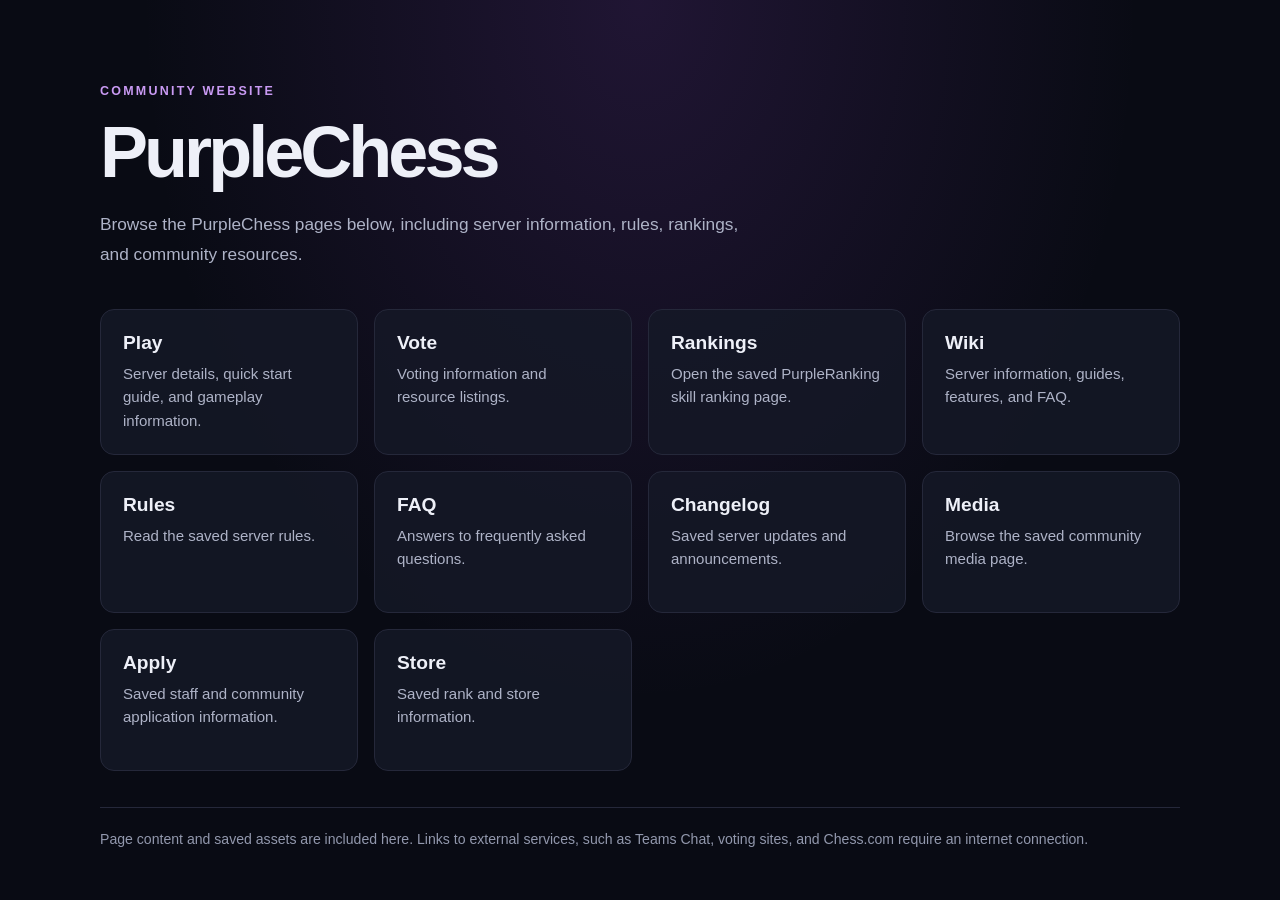
==== index.html @ 07b995a2 "Add files via upload" ====
<!doctype html>
<html lang="en">
<head>
  <meta charset="utf-8">
  <meta name="viewport" content="width=device-width, initial-scale=1">
  <meta name="theme-color" content="#090b14">
  <title>PurpleChess</title>
  <style>
    :root {
      color-scheme: dark;
      font-family: Inter, "Segoe UI", Arial, sans-serif;
      background: #090b14;
      color: #eef0f8;
    }

    * { box-sizing: border-box; }

    body {
      min-height: 100vh;
      margin: 0;
      background:
        radial-gradient(ellipse at 50% 0, rgba(125, 62, 178, .2), transparent 55%),
        #090b14;
    }

    main {
      width: min(1080px, calc(100% - 40px));
      margin: 0 auto;
      padding: 72px 0 48px;
    }

    .eyebrow {
      color: #c99af3;
      font-size: .78rem;
      font-weight: 700;
      letter-spacing: .18em;
      text-transform: uppercase;
    }

    h1 {
      margin: 12px 0 10px;
      font-size: clamp(2.4rem, 7vw, 4.5rem);
      letter-spacing: -.055em;
    }

    .intro {
      max-width: 650px;
      color: #aeb3c7;
      font-size: 1.08rem;
      line-height: 1.7;
    }

    .page-grid {
      display: grid;
      grid-template-columns: repeat(auto-fit, minmax(230px, 1fr));
      gap: 16px;
      margin-top: 40px;
    }

    .page-card {
      display: block;
      min-height: 142px;
      padding: 22px;
      border: 1px solid #25283a;
      border-radius: 14px;
      background: rgba(21, 24, 39, .84);
      color: inherit;
      text-decoration: none;
      transition: border-color .2s ease, transform .2s ease, background .2s ease;
    }

    .page-card:hover,
    .page-card:focus-visible {
      transform: translateY(-3px);
      border-color: #9c67d0;
      background: #1b1e31;
      outline: none;
    }

    .page-card h2 {
      margin: 0 0 8px;
      font-size: 1.2rem;
    }

    .page-card p {
      margin: 0;
      color: #aeb3c7;
      font-size: .94rem;
      line-height: 1.55;
    }

    footer {
      margin-top: 36px;
      padding-top: 20px;
      border-top: 1px solid #25283a;
      color: #9298ad;
      font-size: .88rem;
      line-height: 1.6;
    }

    @media (max-width: 600px) {
      main { padding-top: 48px; }
      .page-grid { grid-template-columns: 1fr; }
    }
  </style>
</head>
<body>
  <main>
    <p class="eyebrow">Community website</p>
    <h1>PurpleChess</h1>
    <p class="intro">Browse the PurpleChess pages below, including server information, rules, rankings, and community resources.</p>

    <nav class="page-grid" aria-label="PurpleChess pages">
      <a class="page-card" href="./PurpleChess%20-%20Play.html">
        <h2>Play</h2>
        <p>Server details, quick start guide, and gameplay information.</p>
      </a>
      <a class="page-card" href="./PurpleChess%20-%20Vote.html">
        <h2>Vote</h2>
        <p>Voting information and resource listings.</p>
      </a>
      <a class="page-card" href="./PurpleChess%20-%20Combat%20Ranking%20System.html">
        <h2>Rankings</h2>
        <p>Open the saved PurpleRanking skill ranking page.</p>
      </a>
      <a class="page-card" href="./PurpleChess%20-%20Wiki.html">
        <h2>Wiki</h2>
        <p>Server information, guides, features, and FAQ.</p>
      </a>
      <a class="page-card" href="./PurpleChess%20-%20Rules.html">
        <h2>Rules</h2>
        <p>Read the saved server rules.</p>
      </a>
      <a class="page-card" href="./PurpleChess%20-%20FAQ.html">
        <h2>FAQ</h2>
        <p>Answers to frequently asked questions.</p>
      </a>
      <a class="page-card" href="./PurpleChess%20-%20Changelog.html">
        <h2>Changelog</h2>
        <p>Saved server updates and announcements.</p>
      </a>
      <a class="page-card" href="./PurpleChess%20-%20Media.html">
        <h2>Media</h2>
        <p>Browse the saved community media page.</p>
      </a>
      <a class="page-card" href="./PurpleChess%20-%20Apply.html">
        <h2>Apply</h2>
        <p>Saved staff and community application information.</p>
      </a>
      <a class="page-card" href="./PurpleChess%20-%20Store.html">
        <h2>Store</h2>
        <p>Saved rank and store information.</p>
      </a>
    </nav>

    <footer>
      Page content and saved assets are included here. Links to external services, such as Teams Chat, voting sites, and Chess.com require an internet connection.
    </footer>
  </main>
</body>
</html>
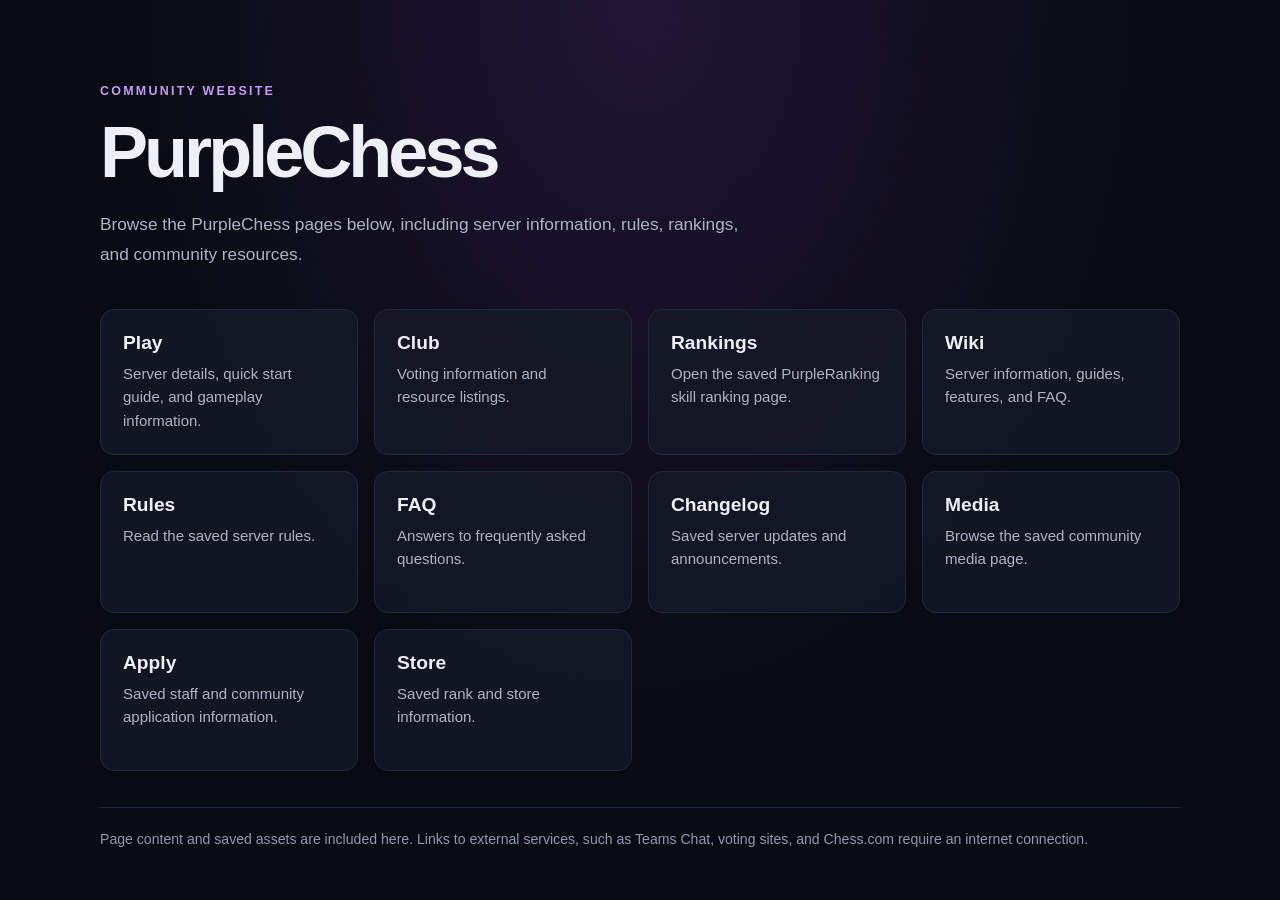
==== commit 8bad3a4b: "Rename 'Vote' section to 'Club' in index.html" ====
--- a/index.html
+++ b/index.html
@@ -116,7 +116,7 @@
         <p>Server details, quick start guide, and gameplay information.</p>
       </a>
       <a class="page-card" href="./PurpleChess%20-%20Vote.html">
-        <h2>Vote</h2>
+        <h2>Club</h2>
         <p>Voting information and resource listings.</p>
       </a>
       <a class="page-card" href="./PurpleChess%20-%20Combat%20Ranking%20System.html">
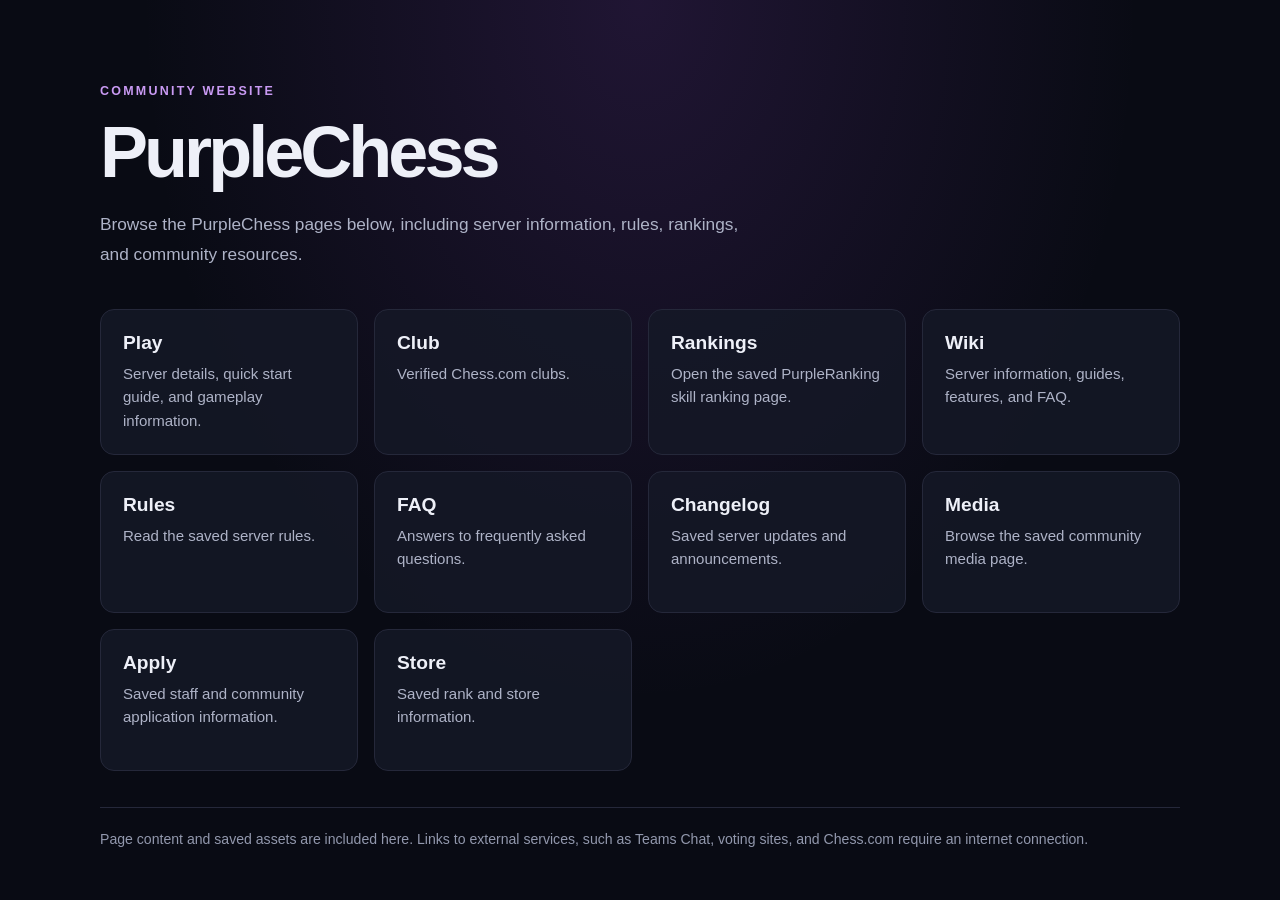
==== commit d2050434: "Update voting information description in index.html" ====
--- a/index.html
+++ b/index.html
@@ -117,7 +117,7 @@
       </a>
       <a class="page-card" href="./PurpleChess%20-%20Vote.html">
         <h2>Club</h2>
-        <p>Voting information and resource listings.</p>
+        <p>Verified Chess.com clubs.</p>
       </a>
       <a class="page-card" href="./PurpleChess%20-%20Combat%20Ranking%20System.html">
         <h2>Rankings</h2>
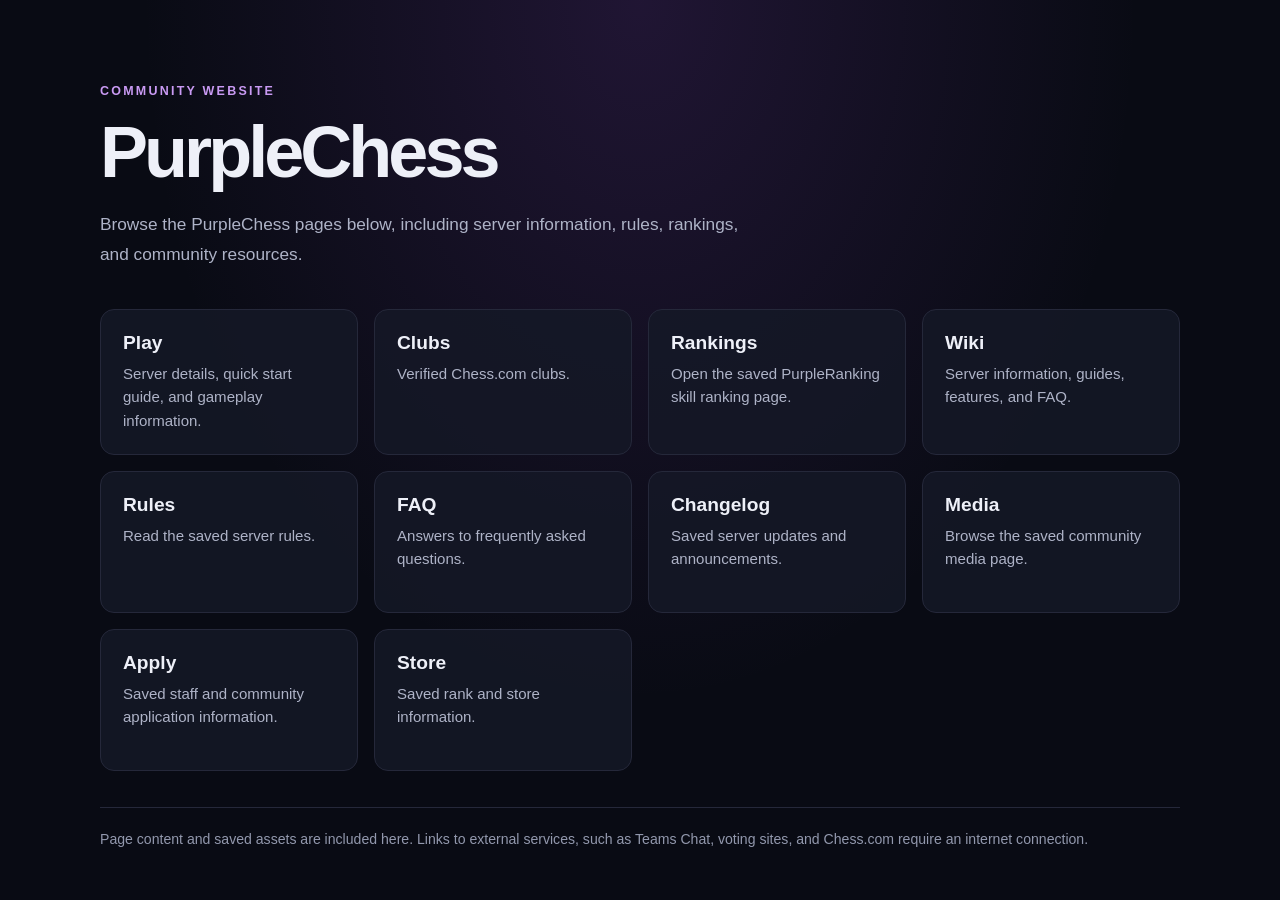
==== commit 15a046aa: "Correct 'Club' to 'Clubs' in index.html" ====
--- a/index.html
+++ b/index.html
@@ -116,7 +116,7 @@
         <p>Server details, quick start guide, and gameplay information.</p>
       </a>
       <a class="page-card" href="./PurpleChess%20-%20Vote.html">
-        <h2>Club</h2>
+        <h2>Clubs</h2>
         <p>Verified Chess.com clubs.</p>
       </a>
       <a class="page-card" href="./PurpleChess%20-%20Combat%20Ranking%20System.html">
